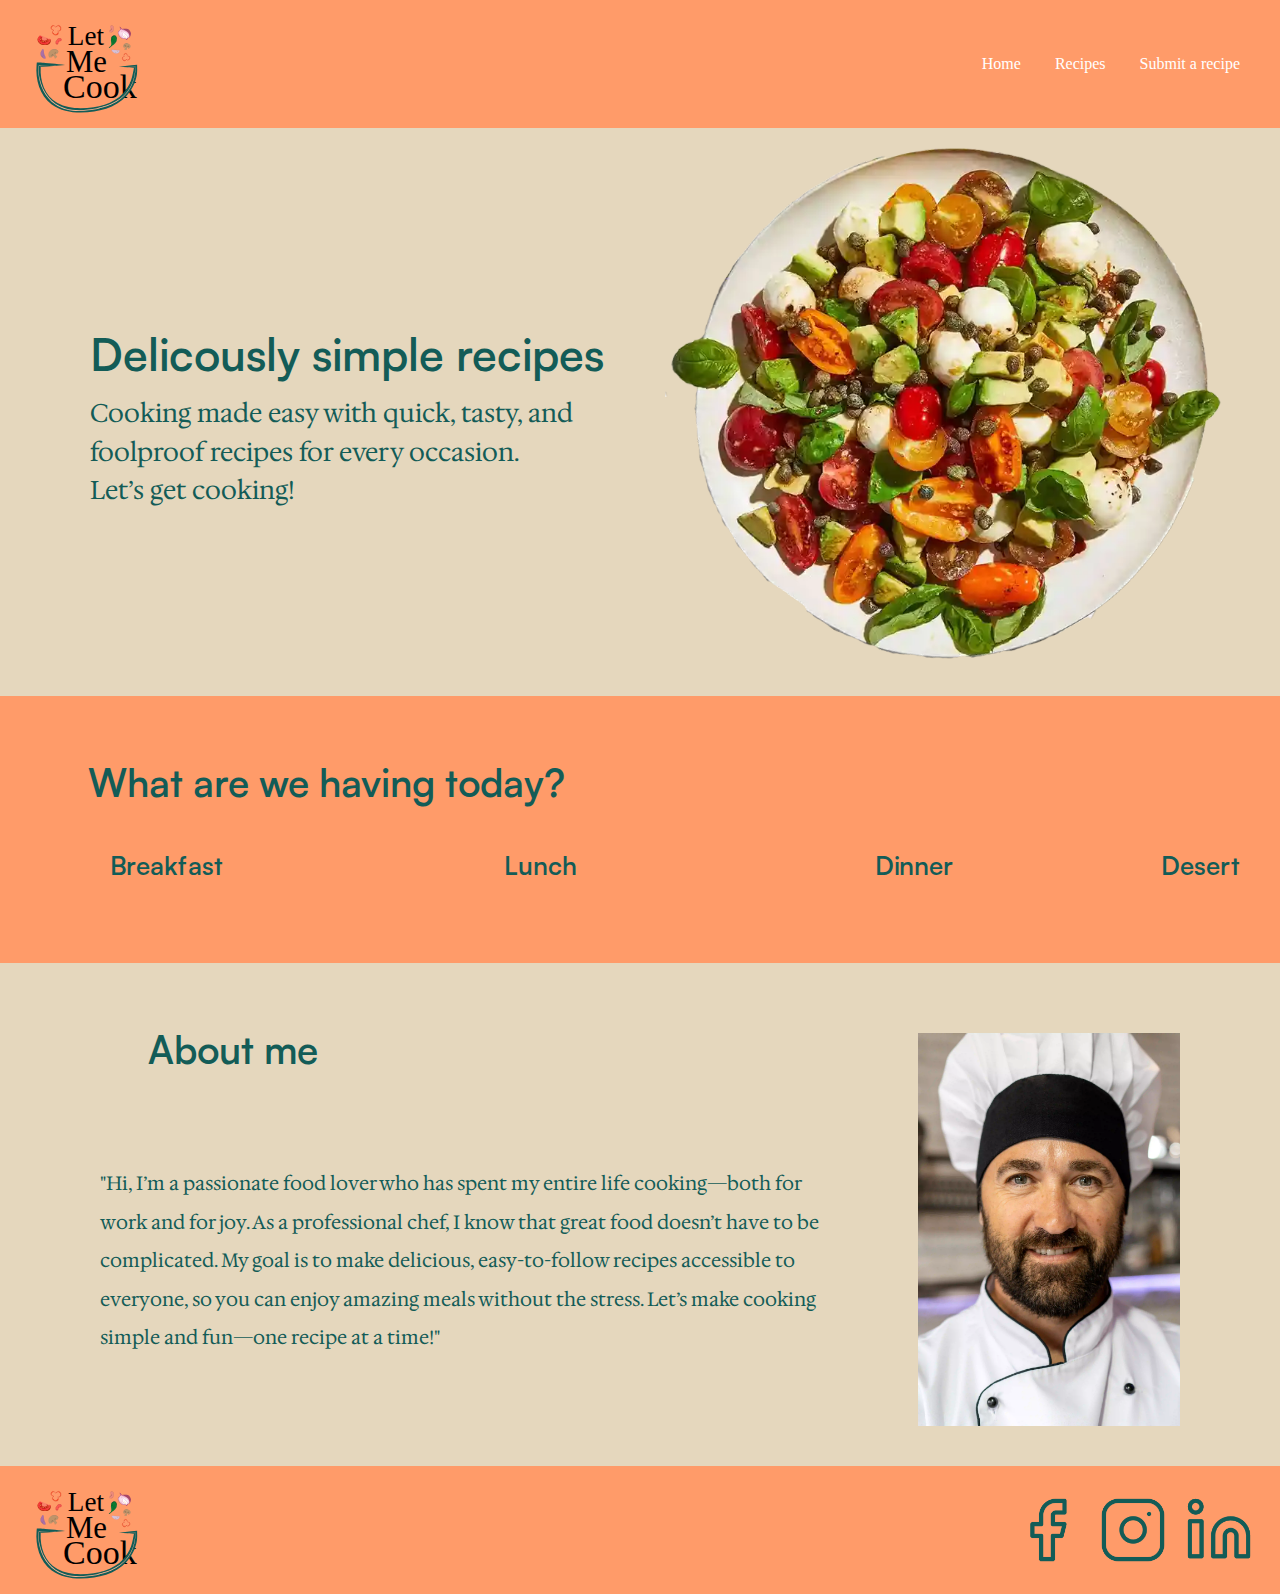
==== index.html @ 5601be5c "footer fix" ====
<!DOCTYPE html>
<html lang="en">
  <head>
    <meta charset="UTF-8" />
    <meta name="viewport" content="width=device-width, initial-scale=1.0" />
    <title>LetMeCook</title>
    <link rel="stylesheet" href="base.css" />
    <link rel="stylesheet" href="index.css" />
    <link rel="preconnect" href="https://fonts.googleapis.com" />
    <link rel="preconnect" href="https://fonts.gstatic.com" crossorigin />
    <link href="https://fonts.googleapis.com/css2?family=Hedvig+Letters+Serif:opsz@12..24&display=swap" rel="stylesheet" />
  </head>
  <body>
    <header>
      <div class="top-bar">
        <div class="logo"><img src="img/letmecook-logo.svg" alt="logo" /></div>
        <nav>
          <a href="index.html">Home</a>
          <a href="recipe-list.html">Recipes</a>
          <a href="submitrecipe.html">Submit a recipe</a>
        </nav>
      </div>
    </header>
    <main>
      <div class="hero">
        <h1>Delicously simple recipes</h1>
        <p class="storp">Cooking made easy with quick, tasty, and foolproof recipes for every occasion. <br />Let’s get cooking!</p>
        <img class="forsidesalat" src="img/forsidesalatmobile.webp" alt="forsidesalat" />
        <img class="forsidesalatdesk" src="img/forsidesalatdesktop.webp" alt="forsidesalat" />
      </div>
      <div class="kategori">
        <h2>What are we having today?</h2>
        <a href="recipes.html"><img src="https://cdn.dummyjson.com/recipe-images/9.webp" alt="" />Breakfast</a>
        <a href="recipes.html"><img src="https://cdn.dummyjson.com/recipe-images/9.webp" alt="" />Lunch</a>
        <a href="recipes.html"><img src="https://cdn.dummyjson.com/recipe-images/9.webp" alt="" />Dinner</a>
        <a href="recipes.html"><img src="https://cdn.dummyjson.com/recipe-images/9.webp" alt="" />Desert</a>
      </div>
      <div class="aboutmecontainer">
        <div class="aboutme">
          <h2>About me</h2>
          <p>"Hi, I’m a passionate food lover who has spent my entire life cooking—both for work and for joy. As a professional chef, I know that great food doesn’t have to be complicated. My goal is to make delicious, easy-to-follow recipes accessible to everyone, so you can enjoy amazing meals without the stress. Let’s make cooking simple and fun—one recipe at a time!"</p>
        </div>
        <img src="img/aboutme.webp" alt="About me" />
      </div>
    </main>
    <footer>
      <div class="bottom-bar">
        <div class="logo"><img src="img/letmecook-logo.svg" alt="logo" /></div>
        <div class="icons-container">
          <img class="icons" src="img/facebook.png" alt="fb" />
          <img class="icons" src="img/instagram.png" alt="insta" />
          <img class="icons" src="img/linkedin.png" alt="linkedin" />
        </div>
      </div>
    </footer>
  </body>
</html>
---- base.css ----
/*************** Reset *********************/
* {
  margin: 0;
  padding: 0;
  box-sizing: border-box;
}
img {
  width: 100%;
  height: auto;
  display: block;
  padding-top: 0;
  padding-bottom: 0;
}
/*Header*/
.top-bar {
  background-color: #ff9b69;
  color: white;
  display: flex;
  justify-content: space-between;
  align-items: center;
  padding: 10px;
}
.logo img {
  width: 120px; /* Adjust as needed */
  height: auto;
  display: block;
  margin-left: 1rem;
}
nav a {
  color: white;
  text-decoration: none;
  margin-right: 30px;
}

/*Footer*/
.bottom-bar {
  background-color: #ff9b69;
  color: white;
  display: flex;
  justify-content: space-between;
  align-items: center;
  padding: 10px;
}
.icons-container {
  display: flex;
  margin-left: auto; /* Pushes icons to the end */
}
.icons {
  max-width: 70px;
  margin-right: 1rem;
}
---- index.css ----
/* Farver */
html {
  --baggrundsfarve: #e5d7bd;
  --laksefarve: #ff9b69;
  --fontfarve: #135c57;
}

@font-face {
  font-family: "satoshi";
  src: url("../fonts/Satoshi-Variable.woff2") format("woff2"), url("../fonts/Satoshi-Variable.woff") format("woff"), url("../fonts/Satoshi-Variable.ttf") format("truetype");
  font-weight: 300 900;
  font-display: swap;
  font-style: normal;
}
body {
  background-color: var(--baggrundsfarve);
}

h1 {
  font-family: "satoshi";
  color: var(--fontfarve);
  font-weight: 600;
  font-size: 7cqw;
  margin: 10px;
}

p {
  font-family: "Hedvig Letters Serif", serif;
  color: var(--fontfarve);
  font-weight: medium;
  font-size: 2.5cqw;
}

.storp {
  font-size: 4cqw;
  margin-left: 10px;
}

.hero {
  display: grid;
  grid-template-columns: 2fr 3fr;
  margin-left: 10px;
}

h1 {
  grid-column: 1/3;
}

#kategoricontainer {
  background-color: var(--laksefarve);
}

.kategori {
  background-color: var(--laksefarve);
  display: grid;
  grid-template-columns: 1fr 1fr;
  gap: 40px;
  padding-left: 40px;
  padding-right: 40px;
  padding-bottom: 40px;
  max-width: none;
}

h2 {
  grid-column: 1/3;
  font-family: "satoshi";
  color: var(--fontfarve);
  padding-top: 40px;
  font-size: 5cqw;
  font-weight: 600;
  margin-left: 3rem;
}

.kategori a img {
  border-radius: 10000px;
}

.kategori a {
  text-decoration: none;
  color: var(--fontfarve);
  font-family: "satoshi";
  text-align: center;
  font-weight: 600;
}

.aboutmecontainer {
  display: grid;
  grid-template-columns: 3fr 2fr;
  padding-left: 20px;
  padding-right: 20px;
  gap: 30px;
  padding-bottom: 40px;
}

.aboutmecontainer img {
  padding-top: 50px;
}

.aboutme {
  display: grid;
  gap: 20px;
}

.forsidesalatdesk {
  display: none;
}

@media screen and (min-width: 800px) {
  .forsidesalatdesk {
    display: block;
    grid-column: 2/3;
    grid-row: 1/3;
  }
  .forsidesalat {
    display: none;
  }
  .hero {
    grid-template-columns: 5fr 5fr;
    max-width: 1600px;
    margin: 0 auto;
    padding-left: 80px;
    padding-right: 30px;
  }
  h1 {
    grid-column: 1/2;
    font-size: 3.5cqw;
    align-self: end;
  }
  .storp {
    grid-column: 1/2;
    grid-row: 2;
    font-size: 2cqw;
  }
  .kategori {
    grid-template-columns: repeat(auto-fill, minmax(250px, 300px));

    padding-bottom: 80px;
    column-gap: 120px;
    padding-top: 20px;
    justify-content: center;
  }

  h2 {
    grid-column: 1/5;
    font-size: 3cqw;
  }
  .kategori a {
    font-size: 2cqw;
  }
  .aboutmecontainer {
    grid-template-columns: 3fr 1fr;
    max-width: 1600px;
    margin: 0 auto;
    padding-left: 100px;
    padding-right: 100px;
    padding-top: 20px;
  }
  p {
    font-size: 1.5cqw;
    line-height: 3cqw;
  }
}
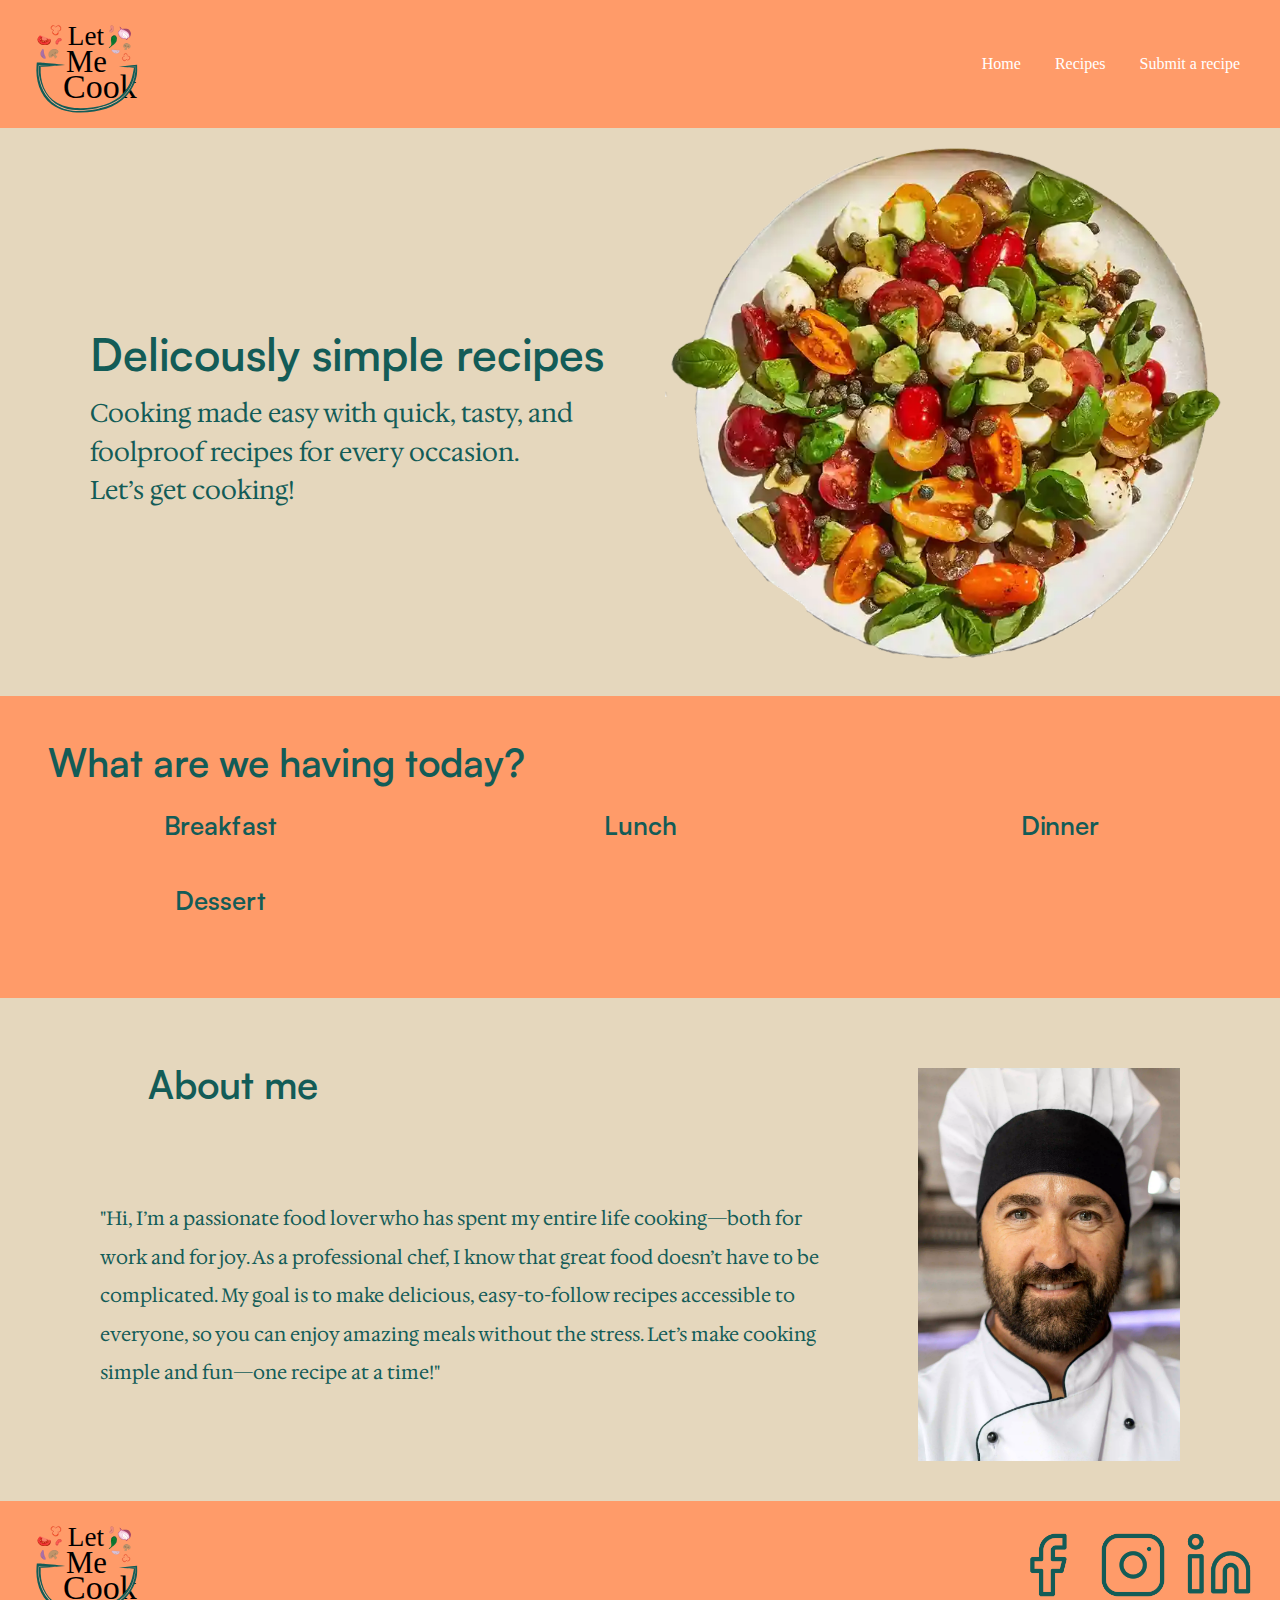
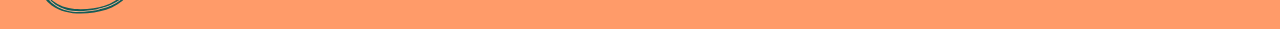
==== commit 16aac88b: "Merge pull request #4 from Opskriftens-ordensmagt/Recipe-list" ====
--- a/index.html
+++ b/index.html
@@ -6,6 +6,7 @@
     <title>LetMeCook</title>
     <link rel="stylesheet" href="base.css" />
     <link rel="stylesheet" href="index.css" />
+    <script src="index.js" defer></script>
     <link rel="preconnect" href="https://fonts.googleapis.com" />
     <link rel="preconnect" href="https://fonts.gstatic.com" crossorigin />
     <link href="https://fonts.googleapis.com/css2?family=Hedvig+Letters+Serif:opsz@12..24&display=swap" rel="stylesheet" />
@@ -28,17 +29,22 @@
         <img class="forsidesalat" src="img/forsidesalatmobile.webp" alt="forsidesalat" />
         <img class="forsidesalatdesk" src="img/forsidesalatdesktop.webp" alt="forsidesalat" />
       </div>
-      <div class="kategori">
+      <div id="kategoricontainer">
         <h2>What are we having today?</h2>
-        <a href="recipes.html"><img src="https://cdn.dummyjson.com/recipe-images/9.webp" alt="" />Breakfast</a>
-        <a href="recipes.html"><img src="https://cdn.dummyjson.com/recipe-images/9.webp" alt="" />Lunch</a>
-        <a href="recipes.html"><img src="https://cdn.dummyjson.com/recipe-images/9.webp" alt="" />Dinner</a>
-        <a href="recipes.html"><img src="https://cdn.dummyjson.com/recipe-images/9.webp" alt="" />Desert</a>
+        <div class="kategori">
+          <a href="recipe_list.html?mealType=breakfast"><img src="https://cdn.dummyjson.com/recipe-images/9.webp" alt="" />Breakfast</a>
+          <a href="recipe_list.html?mealType=lunch"><img src="https://cdn.dummyjson.com/recipe-images/9.webp" alt="" />Lunch</a>
+          <a href="recipe_list.html?mealType=dinner"><img src="https://cdn.dummyjson.com/recipe-images/9.webp" alt="" />Dinner</a>
+          <a href="recipe_list.html?mealType=dessert"><img src="https://cdn.dummyjson.com/recipe-images/9.webp" alt="" />Dessert</a>
+        </div>
       </div>
       <div class="aboutmecontainer">
         <div class="aboutme">
           <h2>About me</h2>
-          <p>"Hi, I’m a passionate food lover who has spent my entire life cooking—both for work and for joy. As a professional chef, I know that great food doesn’t have to be complicated. My goal is to make delicious, easy-to-follow recipes accessible to everyone, so you can enjoy amazing meals without the stress. Let’s make cooking simple and fun—one recipe at a time!"</p>
+          <p>
+            "Hi, I’m a passionate food lover who has spent my entire life cooking—both for work and for joy. As a professional chef, I know that great food doesn’t have to be complicated. My goal is
+            to make delicious, easy-to-follow recipes accessible to everyone, so you can enjoy amazing meals without the stress. Let’s make cooking simple and fun—one recipe at a time!"
+          </p>
         </div>
         <img src="img/aboutme.webp" alt="About me" />
       </div>
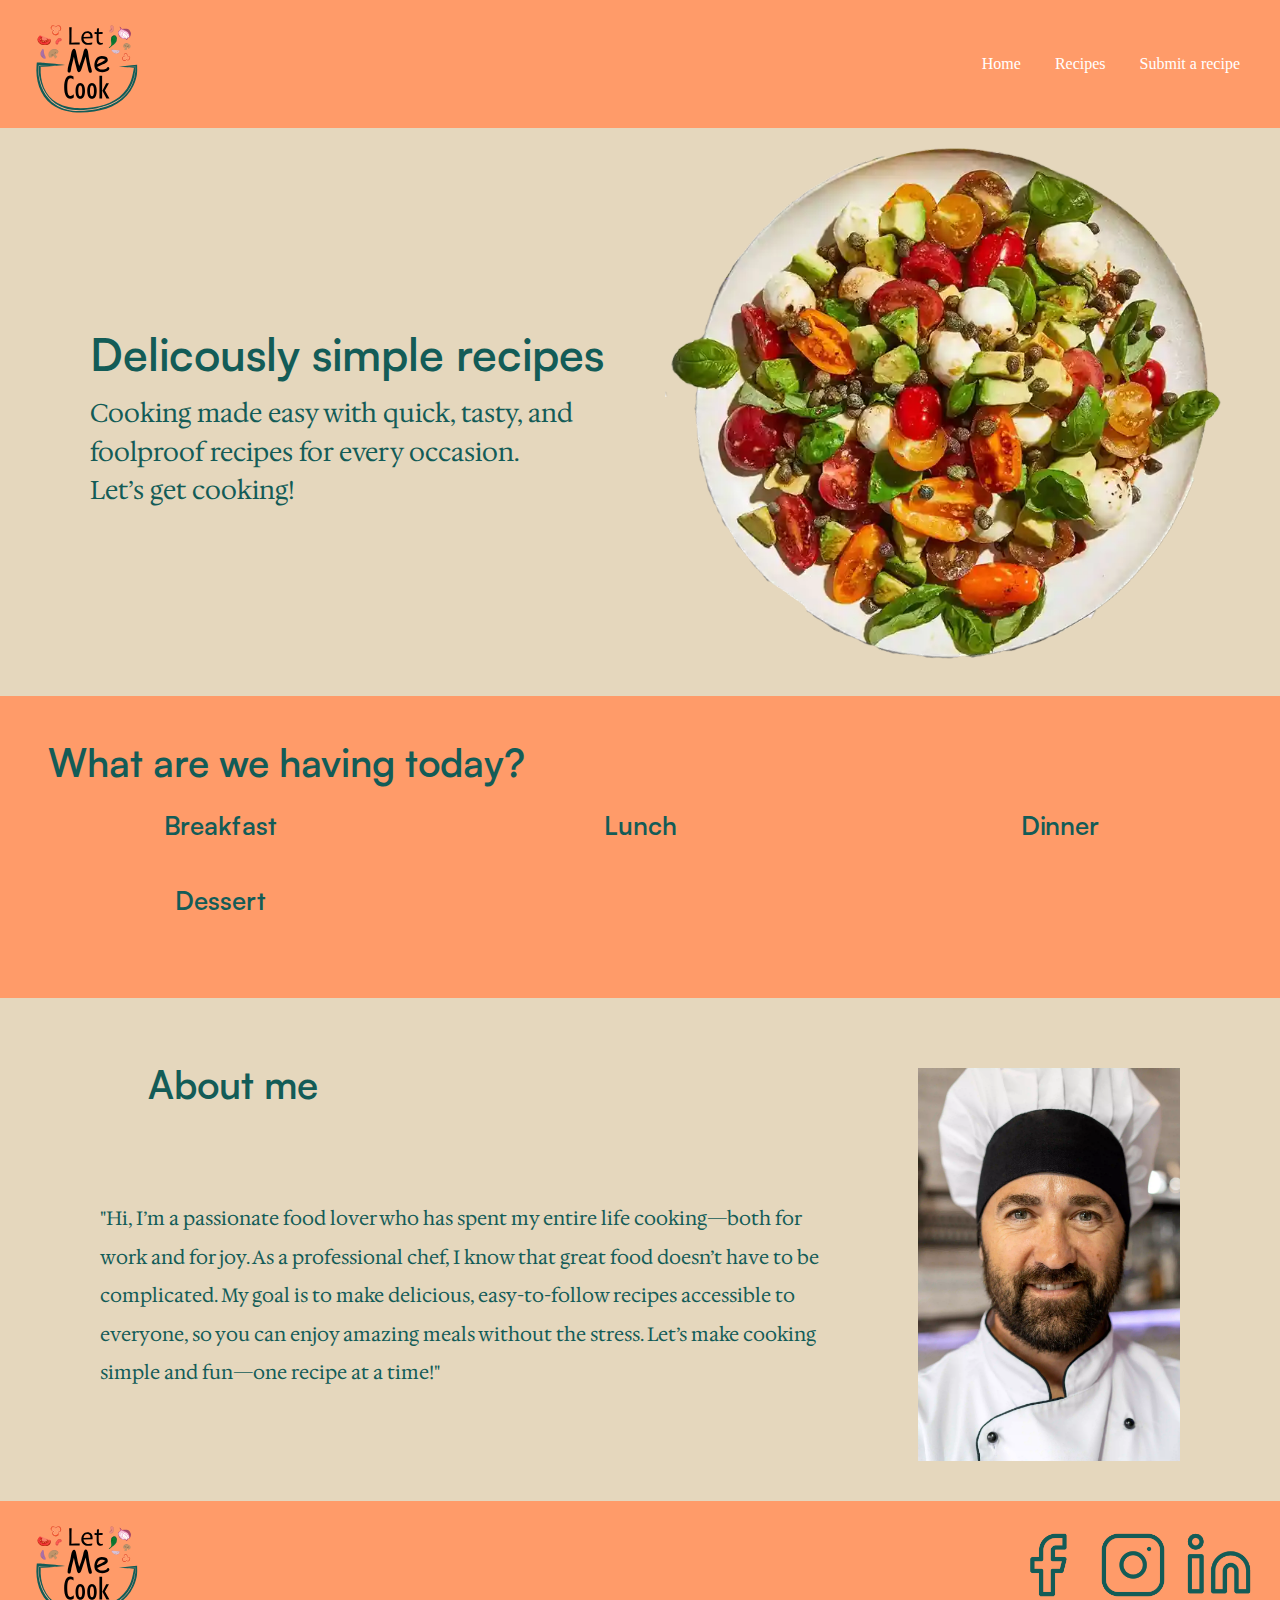
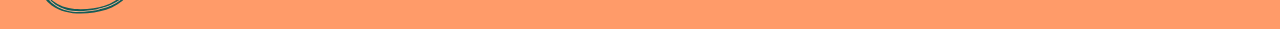
==== commit 24d4d2d4: "add: logo link +  footer single recipe" ====
--- a/index.html
+++ b/index.html
@@ -14,11 +14,11 @@
   <body>
     <header>
       <div class="top-bar">
-        <div class="logo"><img src="img/letmecook-logo.svg" alt="logo" /></div>
+        <a class="logo" href="index.html"><img src="img/letmecook-logo.svg" alt="" /></a>
         <nav>
           <a href="index.html">Home</a>
-          <a href="recipe-list.html">Recipes</a>
-          <a href="submitrecipe.html">Submit a recipe</a>
+          <a href="recipe_list.html">Recipes</a>
+          <a href="submit_recipe.html">Submit a recipe</a>
         </nav>
       </div>
     </header>
@@ -32,10 +32,10 @@
       <div id="kategoricontainer">
         <h2>What are we having today?</h2>
         <div class="kategori">
-          <a href="recipe_list.html?mealType=breakfast"><img src="https://cdn.dummyjson.com/recipe-images/9.webp" alt="" />Breakfast</a>
-          <a href="recipe_list.html?mealType=lunch"><img src="https://cdn.dummyjson.com/recipe-images/9.webp" alt="" />Lunch</a>
-          <a href="recipe_list.html?mealType=dinner"><img src="https://cdn.dummyjson.com/recipe-images/9.webp" alt="" />Dinner</a>
-          <a href="recipe_list.html?mealType=dessert"><img src="https://cdn.dummyjson.com/recipe-images/9.webp" alt="" />Dessert</a>
+          <a href="recipe_list.html?mealType=breakfast"><img src="https://cdn.dummyjson.com/recipe-images/15.webp" alt="" />Breakfast</a>
+          <a href="recipe_list.html?mealType=lunch"><img src="https://cdn.dummyjson.com/recipe-images/11.webp" alt="" />Lunch</a>
+          <a href="recipe_list.html?mealType=dinner"><img src="https://cdn.dummyjson.com/recipe-images/1.webp" alt="" />Dinner</a>
+          <a href="recipe_list.html?mealType=dessert"><img src="https://cdn.dummyjson.com/recipe-images/3.webp" alt="" />Dessert</a>
         </div>
       </div>
       <div class="aboutmecontainer">
@@ -51,7 +51,7 @@
     </main>
     <footer>
       <div class="bottom-bar">
-        <div class="logo"><img src="img/letmecook-logo.svg" alt="logo" /></div>
+        <a class="logo" href="index.html"><img src="img/letmecook-logo.svg" alt="" /></a>
         <div class="icons-container">
           <img class="icons" src="img/facebook.png" alt="fb" />
           <img class="icons" src="img/instagram.png" alt="insta" />
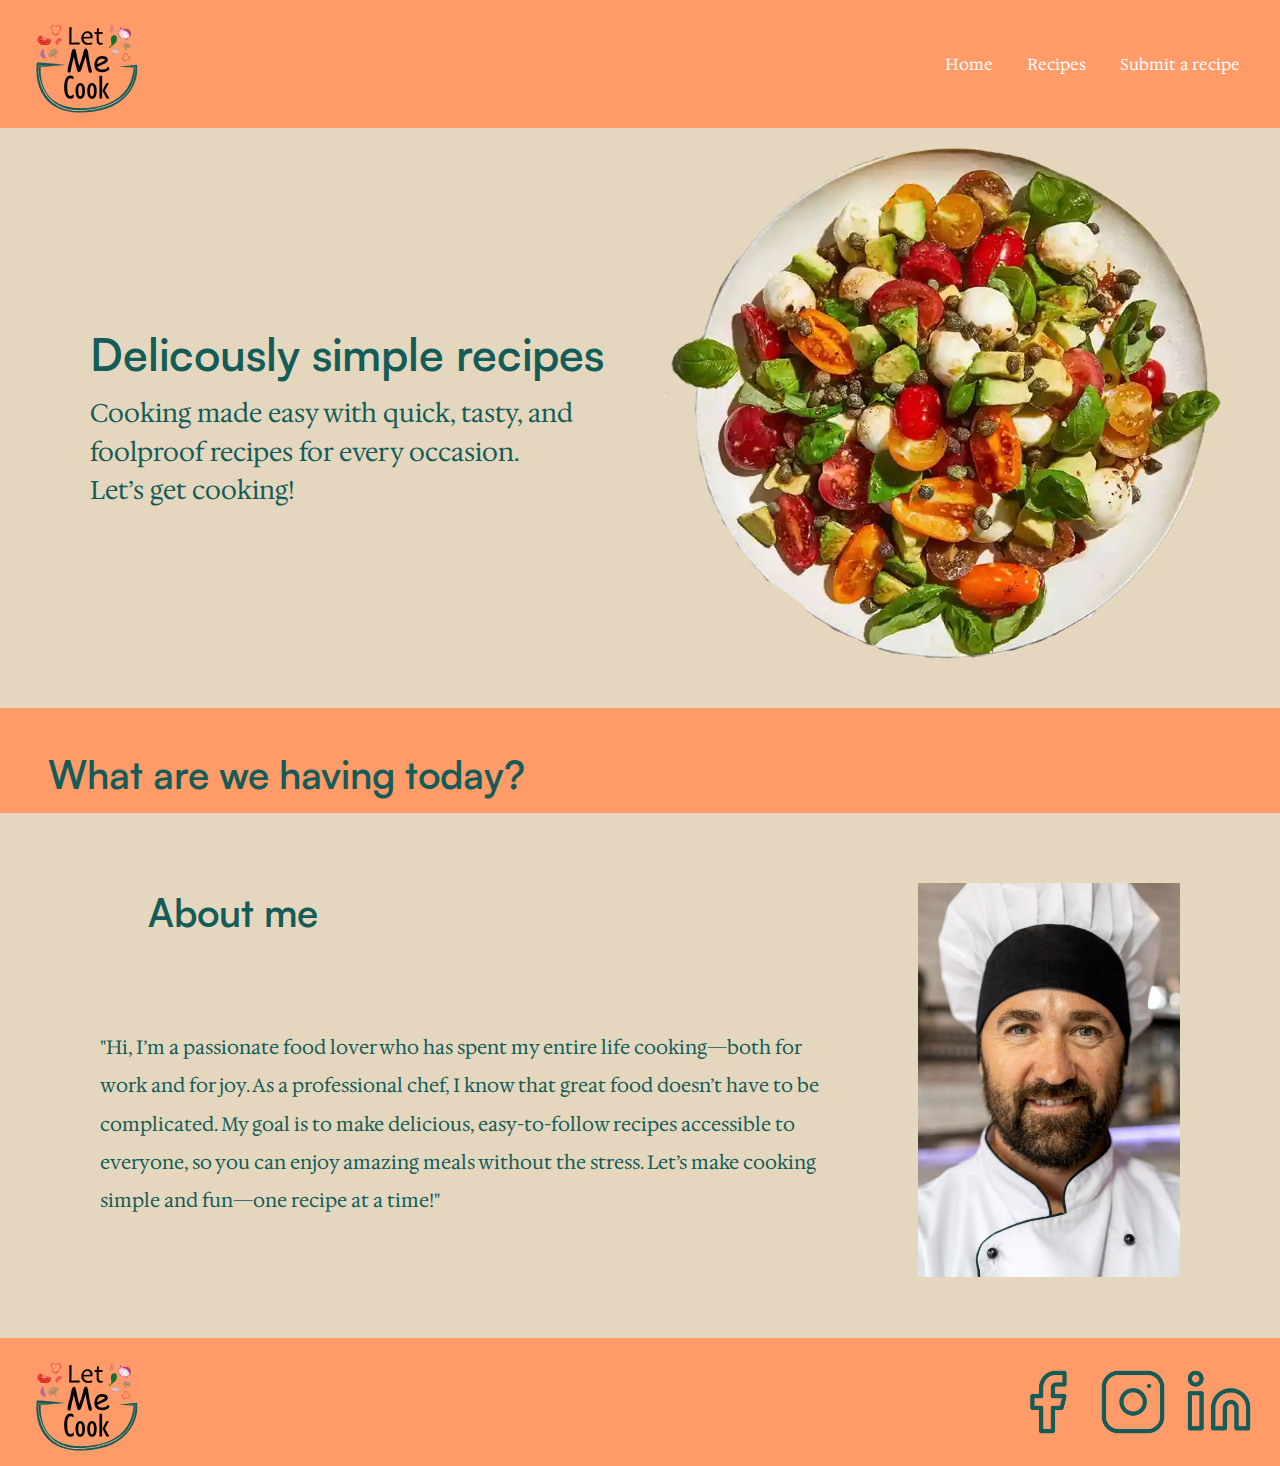
==== commit 74ac4711: "add: a little bit of everything" ====
--- a/index.html
+++ b/index.html
@@ -13,38 +13,37 @@
   </head>
   <body>
     <header>
-      <div class="top-bar">
-        <a class="logo" href="index.html"><img src="img/letmecook-logo.svg" alt="" /></a>
-        <nav>
-          <a href="index.html">Home</a>
-          <a href="recipe_list.html">Recipes</a>
-          <a href="submit_recipe.html">Submit a recipe</a>
-        </nav>
-      </div>
+      <a class="logo" href="index.html"><img src="img/letmecook-logo.svg" alt="" /></a>
+      <nav>
+        <a href="index.html">Home</a>
+        <a href="recipe_list.html">Recipes</a>
+        <a href="submit_recipe.html">Submit a recipe</a>
+      </nav>
     </header>
+    <!-- hero section -->
+    <section class="hero">
+      <h1>Delicously simple recipes</h1>
+      <p class="storp">Cooking made easy with quick, tasty, and foolproof recipes for every occasion. <br />Let’s get cooking!</p>
+      <img class="forsidesalat" src="img/forsidesalatmobile.webp" alt="forsidesalat" />
+      <img class="forsidesalatdesk" src="img/forsidesalatdesktop.webp" alt="forsidesalat" />
+    </section>
+
     <main>
-      <div class="hero">
-        <h1>Delicously simple recipes</h1>
-        <p class="storp">Cooking made easy with quick, tasty, and foolproof recipes for every occasion. <br />Let’s get cooking!</p>
-        <img class="forsidesalat" src="img/forsidesalatmobile.webp" alt="forsidesalat" />
-        <img class="forsidesalatdesk" src="img/forsidesalatdesktop.webp" alt="forsidesalat" />
-      </div>
-      <div id="kategoricontainer">
-        <h2>What are we having today?</h2>
-        <div class="kategori">
-          <a href="recipe_list.html?mealType=breakfast"><img src="https://cdn.dummyjson.com/recipe-images/15.webp" alt="" />Breakfast</a>
+      <div class="kategoricontainer">
+        <div class="max_width">
+          <h2>What are we having today?</h2>
+          <div class="kategori" id="kategori">
+            <!-- <a href="recipe_list.html?mealType=breakfast"><img src="https://cdn.dummyjson.com/recipe-images/15.webp" alt="" />Breakfast</a>
           <a href="recipe_list.html?mealType=lunch"><img src="https://cdn.dummyjson.com/recipe-images/11.webp" alt="" />Lunch</a>
           <a href="recipe_list.html?mealType=dinner"><img src="https://cdn.dummyjson.com/recipe-images/1.webp" alt="" />Dinner</a>
-          <a href="recipe_list.html?mealType=dessert"><img src="https://cdn.dummyjson.com/recipe-images/3.webp" alt="" />Dessert</a>
+          <a href="recipe_list.html?mealType=dessert"><img src="https://cdn.dummyjson.com/recipe-images/3.webp" alt="" />Dessert</a> -->
+          </div>
         </div>
       </div>
       <div class="aboutmecontainer">
         <div class="aboutme">
           <h2>About me</h2>
-          <p>
-            "Hi, I’m a passionate food lover who has spent my entire life cooking—both for work and for joy. As a professional chef, I know that great food doesn’t have to be complicated. My goal is
-            to make delicious, easy-to-follow recipes accessible to everyone, so you can enjoy amazing meals without the stress. Let’s make cooking simple and fun—one recipe at a time!"
-          </p>
+          <p>"Hi, I’m a passionate food lover who has spent my entire life cooking—both for work and for joy. As a professional chef, I know that great food doesn’t have to be complicated. My goal is to make delicious, easy-to-follow recipes accessible to everyone, so you can enjoy amazing meals without the stress. Let’s make cooking simple and fun—one recipe at a time!"</p>
         </div>
         <img src="img/aboutme.webp" alt="About me" />
       </div>
--- a/base.css
+++ b/base.css
@@ -11,9 +11,44 @@
   padding-top: 0;
   padding-bottom: 0;
 }
+/* Farver */
+html {
+  --backgroundColor: #e5d7bd;
+  --primaryColor: #ff9b69;
+  --secondaryColor: #ffb996;
+  --fontColor: #135c57;
+}
+
+/* general css */
+body {
+  font-family: "Hedvig Letters Serif", serif;
+  background-color: var(--backgroundColor);
+}
+main {
+  min-height: 70vh;
+}
+h1 {
+  margin: 2cqw 0;
+  font-family: "satoshi";
+  color: var(--fontColor);
+  font-size: 5cqw;
+  font-weight: 600;
+}
+h2 {
+  margin: 1cqw 0;
+  font-family: "satoshi";
+  color: var(--fontColor);
+  font-size: 3cqw;
+  font-weight: 600;
+}
+.max_width {
+  max-width: 1600px;
+  margin: 0 auto;
+}
+
 /*Header*/
-.top-bar {
-  background-color: #ff9b69;
+header {
+  background-color: var(--primaryColor);
   color: white;
   display: flex;
   justify-content: space-between;
@@ -31,7 +66,6 @@
   text-decoration: none;
   margin-right: 30px;
 }
-
 /*Footer*/
 .bottom-bar {
   background-color: #ff9b69;
@@ -49,3 +83,6 @@
   max-width: 70px;
   margin-right: 1rem;
 }
+
+@media only screen and (min-width: 800px) {
+}
--- a/index.css
+++ b/index.css
@@ -1,34 +1,41 @@
-/* Farver */
-html {
-  --baggrundsfarve: #e5d7bd;
-  --laksefarve: #ff9b69;
-  --fontfarve: #135c57;
-}
-
 @font-face {
   font-family: "satoshi";
-  src: url("../fonts/Satoshi-Variable.woff2") format("woff2"), url("../fonts/Satoshi-Variable.woff") format("woff"), url("../fonts/Satoshi-Variable.ttf") format("truetype");
+  src: url("fonts/Satoshi-Variable.woff2") format("woff2"), url("../fonts/Satoshi-Variable.woff") format("woff"), url("../fonts/Satoshi-Variable.ttf") format("truetype");
   font-weight: 300 900;
   font-display: swap;
   font-style: normal;
 }
-body {
-  background-color: var(--baggrundsfarve);
+
+p {
+  font-family: "Hedvig Letters Serif", serif;
+  color: var(--fontColor);
+  font-weight: medium;
+  font-size: 2.5cqw;
+}
+h2 {
+  grid-column: 1/3;
+  font-family: "satoshi";
+  color: var(--fontColor);
+  padding-top: 40px;
+  font-size: 5cqw;
+  font-weight: 600;
+  margin-left: 3rem;
+}
+
+/* hero */
+.hero {
+  display: grid;
+  grid-template-columns: 2fr 3fr;
+  margin-left: 10px;
 }
 
 h1 {
   font-family: "satoshi";
-  color: var(--fontfarve);
+  color: var(--fontColor);
   font-weight: 600;
   font-size: 7cqw;
   margin: 10px;
-}
-
-p {
-  font-family: "Hedvig Letters Serif", serif;
-  color: var(--fontfarve);
-  font-weight: medium;
-  font-size: 2.5cqw;
+  grid-column: 1/3;
 }
 
 .storp {
@@ -36,53 +43,41 @@
   margin-left: 10px;
 }
 
-.hero {
-  display: grid;
-  grid-template-columns: 2fr 3fr;
-  margin-left: 10px;
-}
-
-h1 {
-  grid-column: 1/3;
-}
-
-#kategoricontainer {
-  background-color: var(--laksefarve);
+/* categories */
+.kategoricontainer {
+  background-color: var(--primaryColor);
 }
 
 .kategori {
-  background-color: var(--laksefarve);
-  display: grid;
-  grid-template-columns: 1fr 1fr;
-  gap: 40px;
-  padding-left: 40px;
-  padding-right: 40px;
-  padding-bottom: 40px;
-  max-width: none;
+  overflow: auto;
+  white-space: nowrap;
 }
 
-h2 {
-  grid-column: 1/3;
-  font-family: "satoshi";
-  color: var(--fontfarve);
-  padding-top: 40px;
-  font-size: 5cqw;
-  font-weight: 600;
-  margin-left: 3rem;
+.kategori a {
+  display: inline-block;
+  text-align: center;
+  padding: 14px;
+  text-decoration: none;
+  transition: background-color 0.3s ease, transform 0.3s ease;
+}
+.kategori a:hover {
+  transform: scale(0.9);
 }
 
 .kategori a img {
   border-radius: 10000px;
+  width: 20cqw;
 }
 
 .kategori a {
   text-decoration: none;
-  color: var(--fontfarve);
+  color: var(--fontColor);
   font-family: "satoshi";
   text-align: center;
   font-weight: 600;
 }
 
+/* about me */
 .aboutmecontainer {
   display: grid;
   grid-template-columns: 3fr 2fr;
@@ -131,14 +126,6 @@
     grid-row: 2;
     font-size: 2cqw;
   }
-  .kategori {
-    grid-template-columns: repeat(auto-fill, minmax(250px, 300px));
-
-    padding-bottom: 80px;
-    column-gap: 120px;
-    padding-top: 20px;
-    justify-content: center;
-  }
 
   h2 {
     grid-column: 1/5;
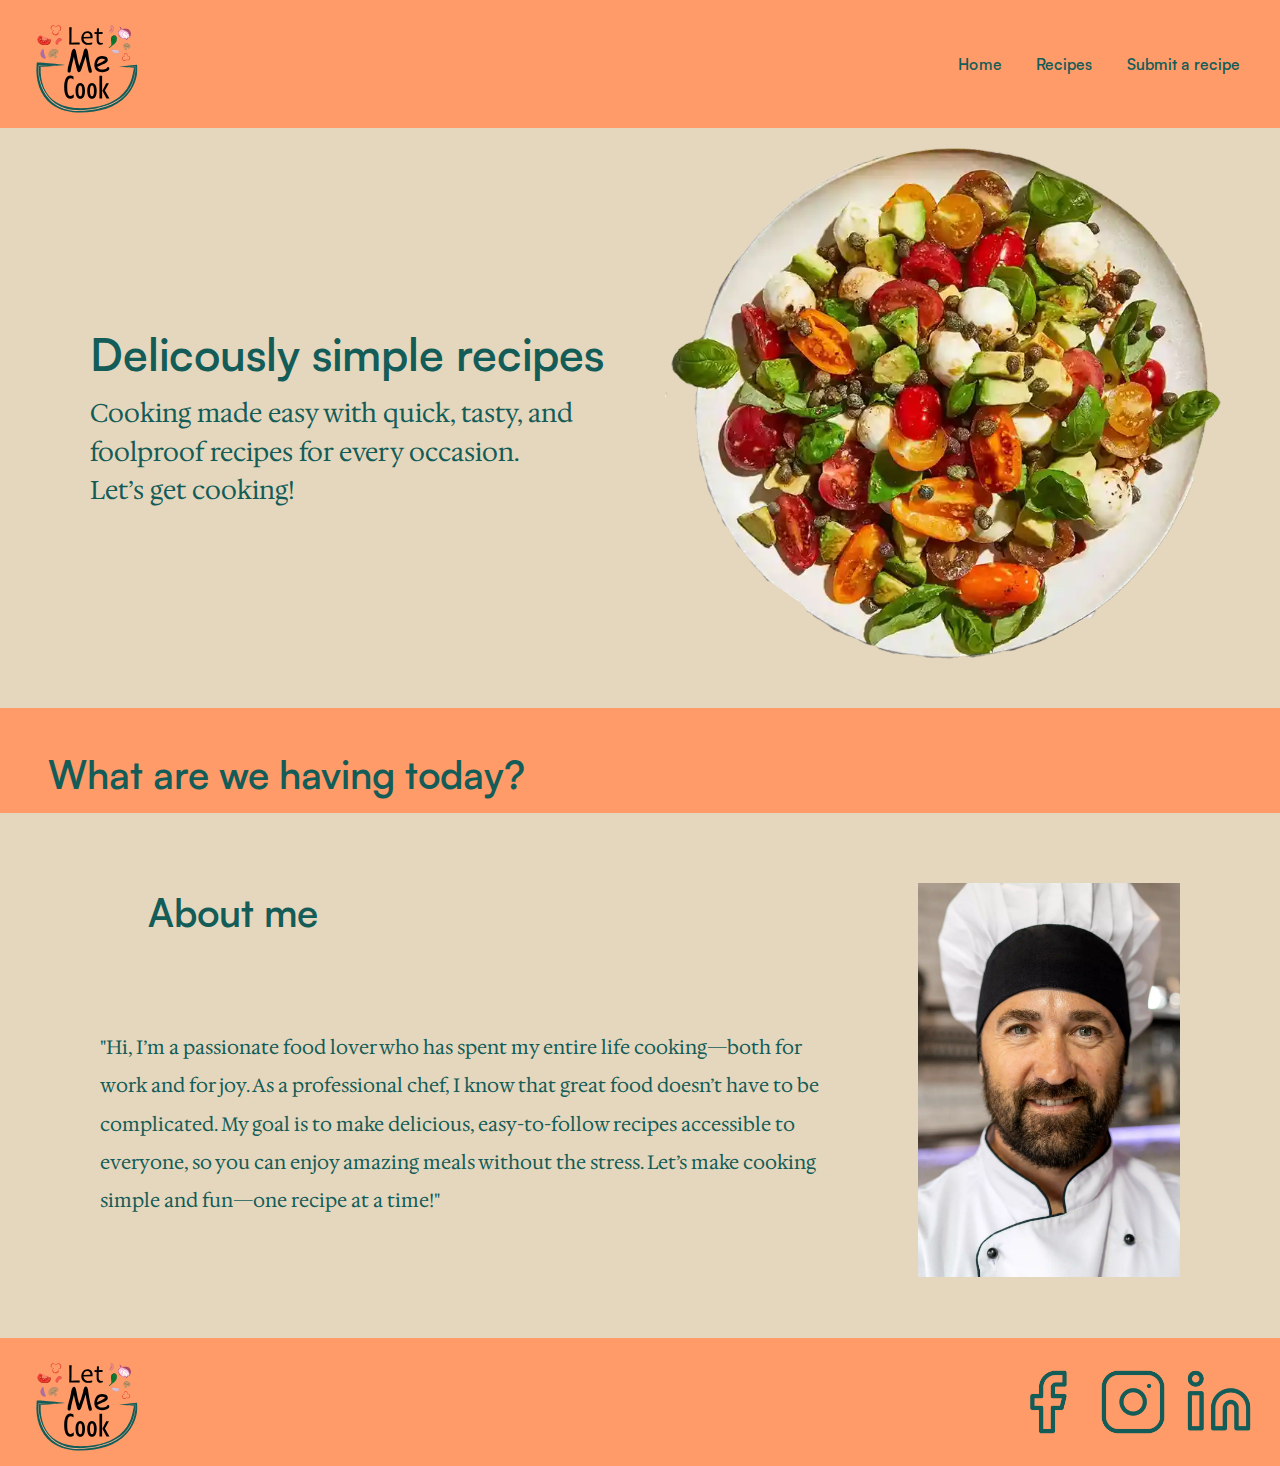
==== commit 3affe806: "add: små rettelser" ====
--- a/index.html
+++ b/index.html
@@ -43,7 +43,10 @@
       <div class="aboutmecontainer">
         <div class="aboutme">
           <h2>About me</h2>
-          <p>"Hi, I’m a passionate food lover who has spent my entire life cooking—both for work and for joy. As a professional chef, I know that great food doesn’t have to be complicated. My goal is to make delicious, easy-to-follow recipes accessible to everyone, so you can enjoy amazing meals without the stress. Let’s make cooking simple and fun—one recipe at a time!"</p>
+          <p>
+            "Hi, I’m a passionate food lover who has spent my entire life cooking—both for work and for joy. As a professional chef, I know that great food doesn’t have to be complicated. My goal is
+            to make delicious, easy-to-follow recipes accessible to everyone, so you can enjoy amazing meals without the stress. Let’s make cooking simple and fun—one recipe at a time!"
+          </p>
         </div>
         <img src="img/aboutme.webp" alt="About me" />
       </div>
@@ -52,9 +55,9 @@
       <div class="bottom-bar">
         <a class="logo" href="index.html"><img src="img/letmecook-logo.svg" alt="" /></a>
         <div class="icons-container">
-          <img class="icons" src="img/facebook.png" alt="fb" />
-          <img class="icons" src="img/instagram.png" alt="insta" />
-          <img class="icons" src="img/linkedin.png" alt="linkedin" />
+          <a href=""><img class="icons" src="img/facebook.png" alt="fb" /></a>
+          <a href=""><img class="icons" src="img/instagram.png" alt="insta" /></a>
+          <a href=""><img class="icons" src="img/linkedin.png" alt="linkedin" /></a>
         </div>
       </div>
     </footer>
--- a/base.css
+++ b/base.css
@@ -1,3 +1,12 @@
+/* fonts */
+@font-face {
+  font-family: "satoshi";
+  src: url("fonts/Satoshi-Variable.woff2") format("woff2"), url("../fonts/Satoshi-Variable.woff") format("woff"), url("../fonts/Satoshi-Variable.ttf") format("truetype");
+  font-weight: 300 900;
+  font-display: swap;
+  font-style: normal;
+}
+
 /*************** Reset *********************/
 * {
   margin: 0;
@@ -51,7 +60,10 @@
   background-color: var(--primaryColor);
   color: white;
   display: flex;
+  font-family: "satoshi";
   justify-content: space-between;
+  font-weight: 600;
+  font-size: 1.2cqw;
   align-items: center;
   padding: 10px;
 }
@@ -62,7 +74,7 @@
   margin-left: 1rem;
 }
 nav a {
-  color: white;
+  color: #135c57;
   text-decoration: none;
   margin-right: 30px;
 }
@@ -84,5 +96,17 @@
   margin-right: 1rem;
 }
 
+select {
+  font-family: "satoshi";
+  color: #135c57;
+  background-color: #ff9b69;
+  font-size: 1.2cqw;
+  font-weight: 600;
+  border-radius: 5px;
+  margin-left: 20px;
+  padding: 2px;
+  box-shadow: 1px 1px 5px #135c57;
+}
+
 @media only screen and (min-width: 800px) {
 }
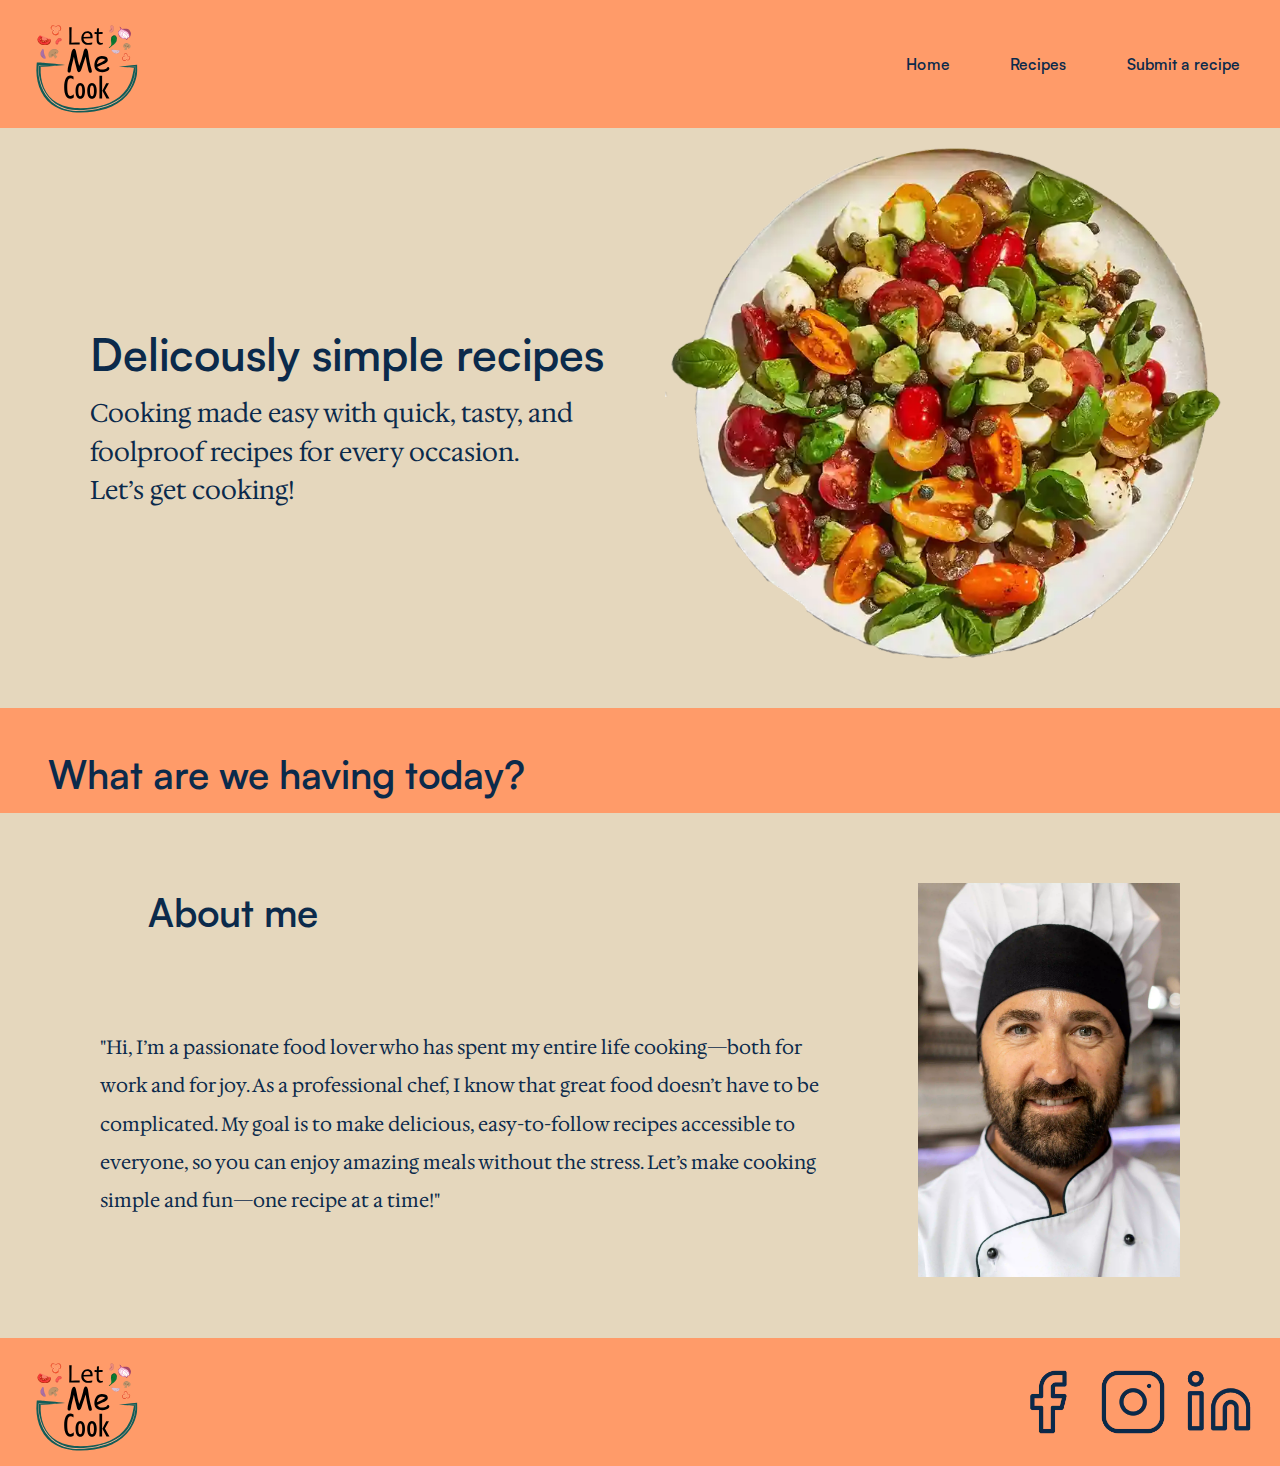
==== commit acc704ea: "add: sidste små rettelser" ====
--- a/index.html
+++ b/index.html
@@ -55,9 +55,9 @@
       <div class="bottom-bar">
         <a class="logo" href="index.html"><img src="img/letmecook-logo.svg" alt="" /></a>
         <div class="icons-container">
-          <a href=""><img class="icons" src="img/facebook.png" alt="fb" /></a>
-          <a href=""><img class="icons" src="img/instagram.png" alt="insta" /></a>
-          <a href=""><img class="icons" src="img/linkedin.png" alt="linkedin" /></a>
+          <a href=""><img class="icons" src="img/facebook.webp" alt="fb" /></a>
+          <a href=""><img class="icons" src="img/instagram.webp" alt="insta" /></a>
+          <a href=""><img class="icons" src="img/linkedin.webp" alt="linkedin" /></a>
         </div>
       </div>
     </footer>
--- a/base.css
+++ b/base.css
@@ -25,7 +25,7 @@
   --backgroundColor: #e5d7bd;
   --primaryColor: #ff9b69;
   --secondaryColor: #ffb996;
-  --fontColor: #135c57;
+  --fontColor: #0b2a4b;
 }
 
 /* general css */
@@ -63,21 +63,39 @@
   font-family: "satoshi";
   justify-content: space-between;
   font-weight: 600;
-  font-size: 1.2cqw;
+  font-size: 3cqw;
   align-items: center;
   padding: 10px;
 }
+
+header a:hover {
+  transform: scale(1.2);
+}
+
 .logo img {
   width: 120px; /* Adjust as needed */
   height: auto;
   display: block;
   margin-left: 1rem;
+  transition: background-color 0.3s ease, transform 0.3s ease;
 }
+
+nav {
+  display: flex;
+  gap: 30px;
+}
+
 nav a {
-  color: #135c57;
+  color: var(--fontColor);
   text-decoration: none;
   margin-right: 30px;
+  transition: 0.3s;
 }
+
+.logo img:hover {
+  transform: scale(1.1);
+}
+
 /*Footer*/
 .bottom-bar {
   background-color: #ff9b69;
@@ -94,19 +112,27 @@
 .icons {
   max-width: 70px;
   margin-right: 1rem;
+  transition: background-color 0.3s ease, transform 0.3s ease;
+}
+
+.icons:hover {
+  transform: scale(1.1);
 }
 
 select {
   font-family: "satoshi";
-  color: #135c57;
+  color: var(--fontColor);
   background-color: #ff9b69;
   font-size: 1.2cqw;
   font-weight: 600;
   border-radius: 5px;
   margin-left: 20px;
   padding: 2px;
-  box-shadow: 1px 1px 5px #135c57;
+  box-shadow: 1px 1px 5px #071b27;
 }
 
 @media only screen and (min-width: 800px) {
+  header {
+    font-size: 1.2cqw;
+  }
 }
--- a/index.css
+++ b/index.css
@@ -56,12 +56,13 @@
 .kategori a {
   display: inline-block;
   text-align: center;
-  padding: 14px;
+
+  margin: 25px;
   text-decoration: none;
   transition: background-color 0.3s ease, transform 0.3s ease;
 }
 .kategori a:hover {
-  transform: scale(0.9);
+  transform: scale(1.1);
 }
 
 .kategori a img {
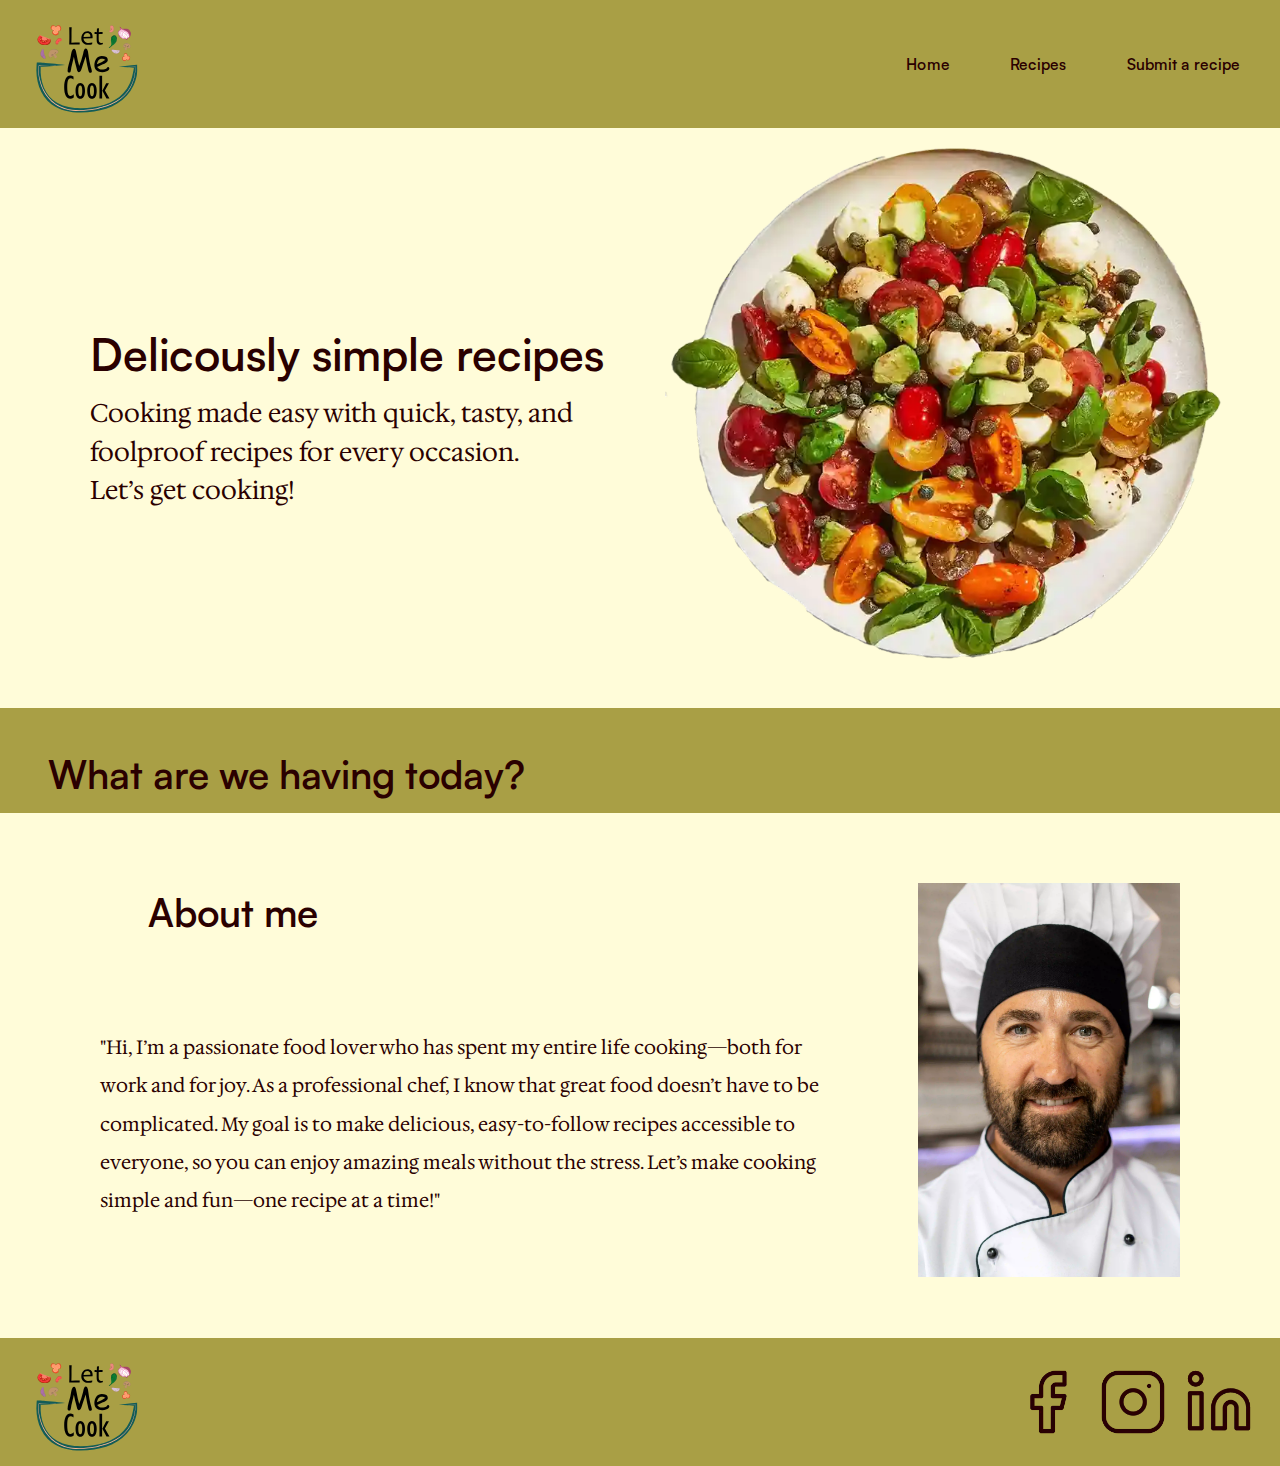
==== commit accfa61b: "add: lighthouse rettelser" ====
--- a/index.html
+++ b/index.html
@@ -13,7 +13,7 @@
   </head>
   <body>
     <header>
-      <a class="logo" href="index.html"><img src="img/letmecook-logo.svg" alt="" /></a>
+      <a class="logo" href="index.html"><img src="img/letmecook-logo.svg" alt="photo of logo" /></a>
       <nav>
         <a href="index.html">Home</a>
         <a href="recipe_list.html">Recipes</a>
@@ -53,7 +53,7 @@
     </main>
     <footer>
       <div class="bottom-bar">
-        <a class="logo" href="index.html"><img src="img/letmecook-logo.svg" alt="" /></a>
+        <a class="logo" href="index.html"><img src="img/letmecook-logo.svg" alt="photo of logo" /></a>
         <div class="icons-container">
           <a href=""><img class="icons" src="img/facebook.webp" alt="fb" /></a>
           <a href=""><img class="icons" src="img/instagram.webp" alt="insta" /></a>
--- a/base.css
+++ b/base.css
@@ -22,13 +22,16 @@
 }
 /* Farver */
 html {
-  --backgroundColor: #e5d7bd;
-  --primaryColor: #ff9b69;
-  --secondaryColor: #ffb996;
-  --fontColor: #0b2a4b;
+  --backgroundColor: #fffcd9;
+  --primaryColor: #a99f45;
+  --secondaryColor: #e8e09d;
+  --fontColor: #2a0000;
 }
 
 /* general css */
+a {
+  text-decoration: none;
+}
 body {
   font-family: "Hedvig Letters Serif", serif;
   background-color: var(--backgroundColor);
@@ -68,8 +71,12 @@
   padding: 10px;
 }
 
-header a:hover {
+nav a:hover {
   transform: scale(1.2);
+}
+
+header a img:hover {
+  transform: scale(1.1);
 }
 
 .logo img {
@@ -92,13 +99,13 @@
   transition: 0.3s;
 }
 
-.logo img:hover {
-  transform: scale(1.1);
-}
+/* .logo img:hover {
+  transform: scale(1);
+} */
 
 /*Footer*/
 .bottom-bar {
-  background-color: #ff9b69;
+  background-color: var(--primaryColor);
   color: white;
   display: flex;
   justify-content: space-between;
@@ -122,7 +129,7 @@
 select {
   font-family: "satoshi";
   color: var(--fontColor);
-  background-color: #ff9b69;
+  background-color: var(--primaryColor);
   font-size: 1.2cqw;
   font-weight: 600;
   border-radius: 5px;
